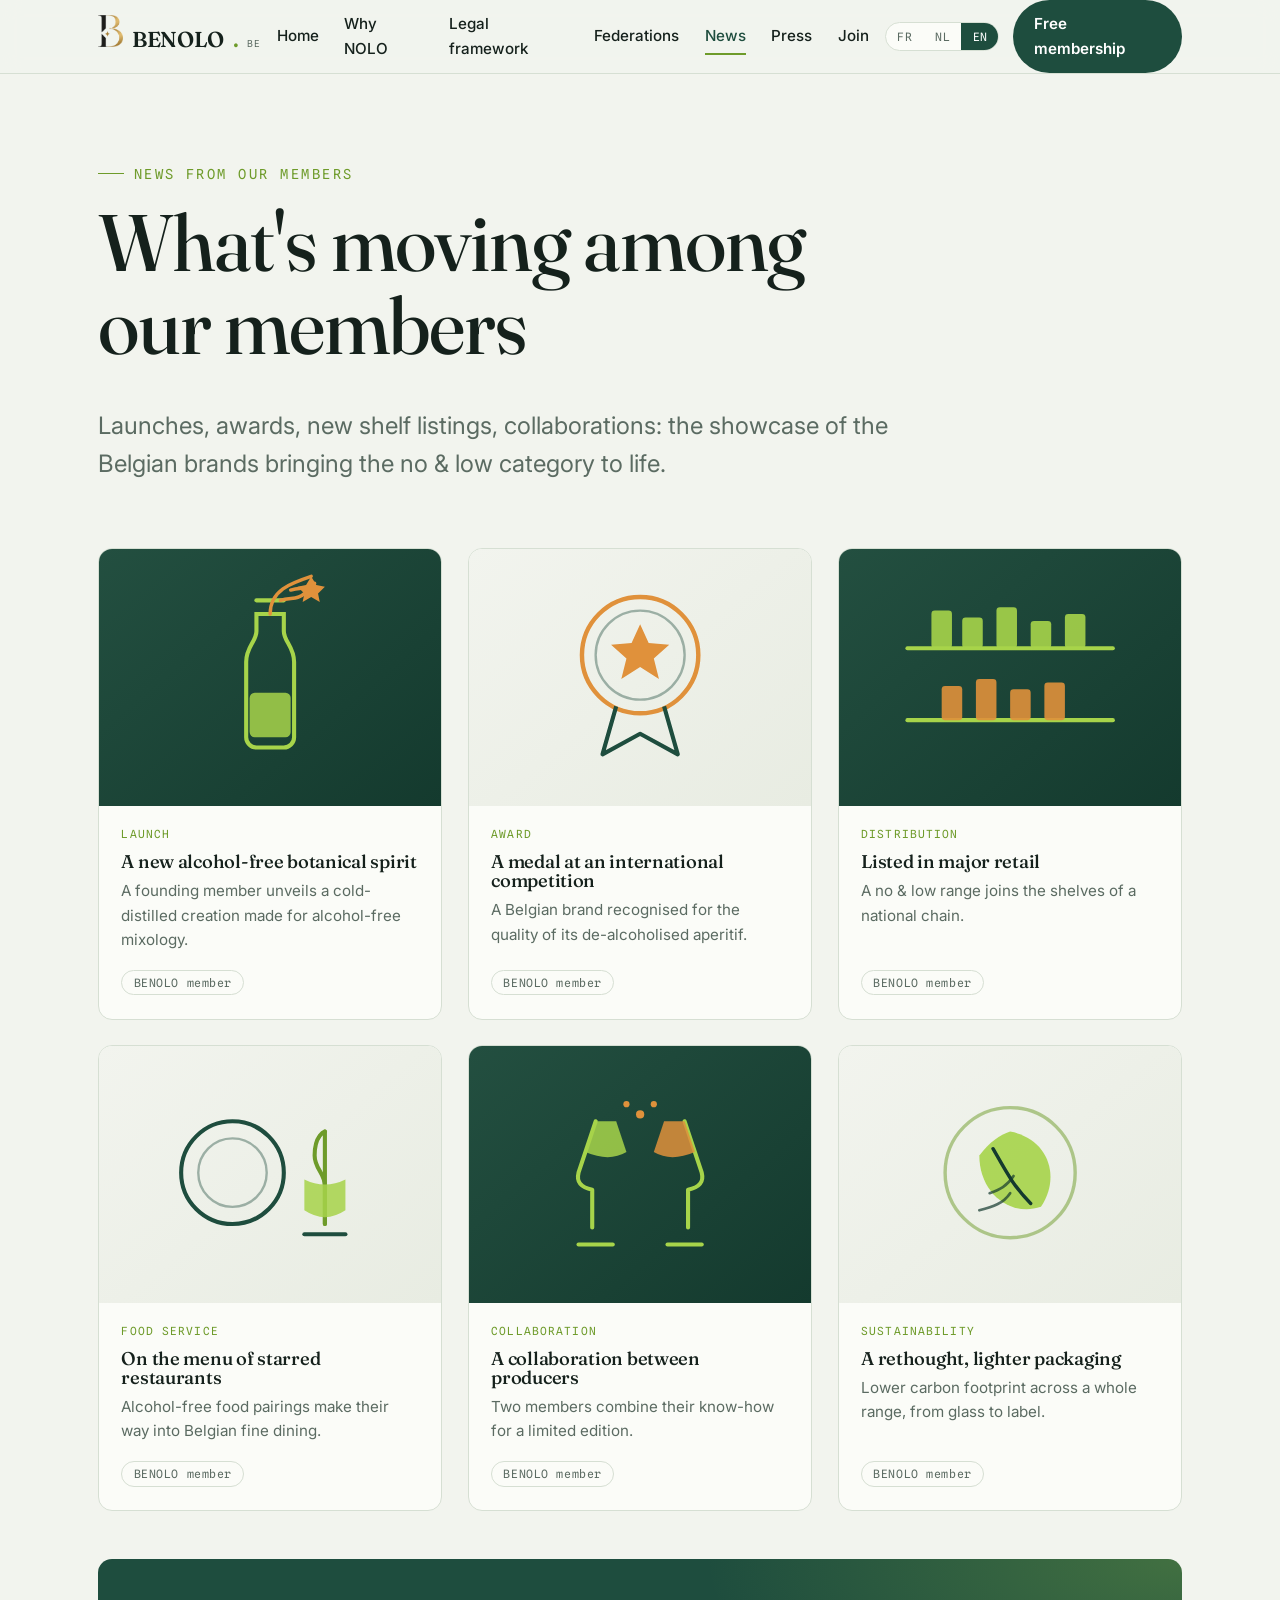
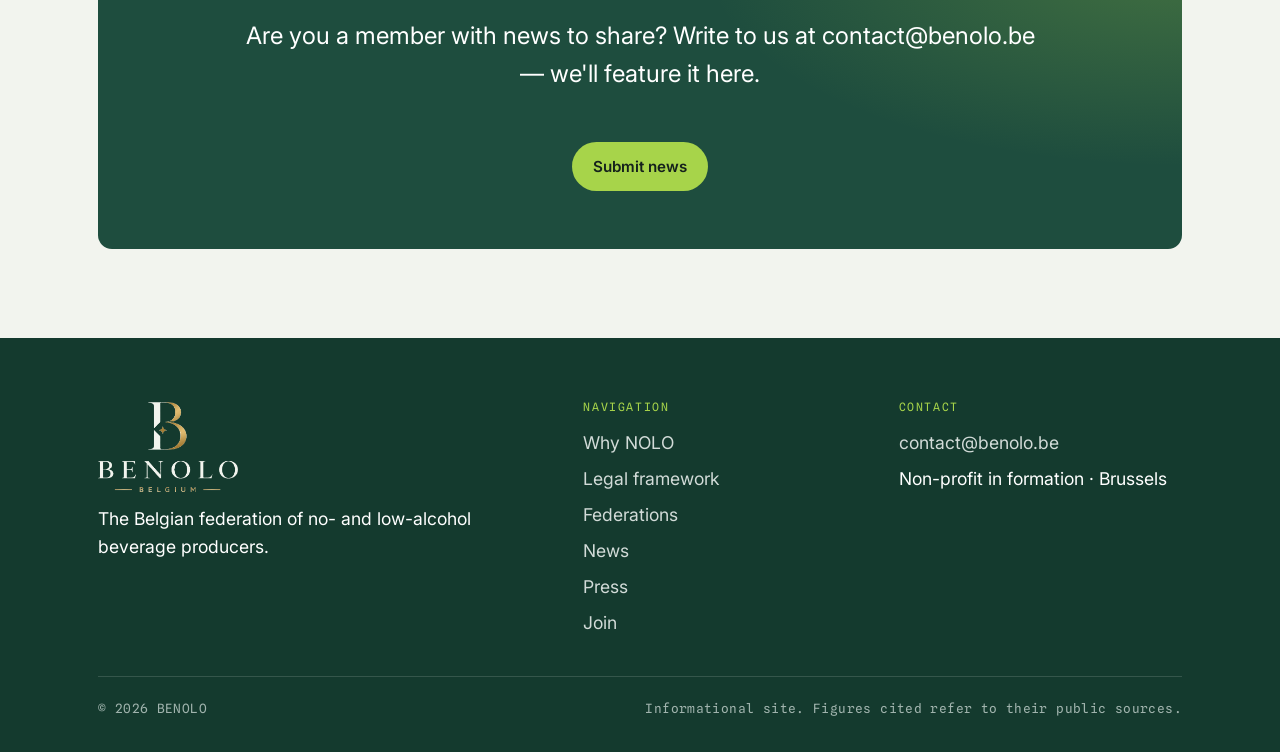
==== actualites.html @ 41388300 "Add files via upload" ====
<!DOCTYPE html>
<html lang="fr">
<head>
  <meta charset="UTF-8">
  <meta name="viewport" content="width=device-width, initial-scale=1.0">
  <title>Actualités des membres — BENOLO</title>
  <meta name="description" content="Lancements, distinctions, nouvelles références : les actualités des marques belges membres de BENOLO.">
  <link rel="preconnect" href="https://fonts.googleapis.com">
  <link rel="preconnect" href="https://fonts.gstatic.com" crossorigin>
  <link href="https://fonts.googleapis.com/css2?family=Fraunces:ital,opsz,wght@0,9..144,350..600;1,9..144,350..500&family=Inter:wght@400;500;600;700&family=Spline+Sans+Mono:wght@400;500&display=swap" rel="stylesheet">
  <link rel="icon" type="image/png" href="assets/favicon.png">
  <link rel="stylesheet" href="assets/styles.css">
</head>
<body>
  <header class="site-header">
    <div class="wrap nav">
      <a class="brand" href="index.html"><img class="brand-mark" src="assets/logo-mark.png" alt="">BENOLO<span class="dot">.</span><small>be</small></a>
      <nav class="nav-links" aria-label="Primary">
        <a href="index.html" data-i18n="nav.home"></a>
        <a href="pourquoi.html" data-i18n="nav.why"></a>
        <a href="cadre-legal.html" data-i18n="nav.legal"></a>
        <a href="federations.html" data-i18n="nav.fed"></a>
        <a href="actualites.html" data-i18n="nav.news"></a>
        <a href="presse.html" data-i18n="nav.press"></a>
        <a href="inscription.html" data-i18n="nav.join"></a>
      </nav>
      <div class="nav-right">
        <div class="lang" role="group" aria-label="Language">
          <button data-lang="fr">FR</button>
          <button data-lang="nl">NL</button>
          <button data-lang="en">EN</button>
        </div>
        <a class="btn btn-primary" href="inscription.html" data-i18n="nav.cta"></a>
        <button class="burger" aria-label="Menu" aria-expanded="false"><span></span><span></span><span></span></button>
      </div>
    </div>
  </header>

  <section class="page-hero">
    <div class="wrap">
      <span class="eyebrow" data-i18n="news.eyebrow"></span>
      <h1 data-i18n="news.title"></h1>
      <p class="lede" data-i18n="news.lede"></p>
    </div>
  </section>

  <section style="padding-top:0;">
    <div class="wrap">
      <div class="news-grid">

        <!-- 1 — launch: bottle + sprig -->
        <article class="news-card">
          <div class="news-thumb" style="background:linear-gradient(140deg,#234f40,#143a2e);">
            <svg viewBox="0 0 200 150" role="img" aria-hidden="true">
              <g fill="none" stroke="#A7D44A" stroke-width="2.4" stroke-linecap="round">
                <path d="M92 38 h16 v10 c0 6 6 9 6 18 v44 a6 6 0 0 1-6 6 h-16 a6 6 0 0 1-6-6 v-44 c0-9 6-12 6-18 z"/>
                <line x1="92" y1="30" x2="108" y2="30"/>
              </g>
              <rect x="88" y="84" width="24" height="26" rx="3" fill="#A7D44A" opacity="0.85"/>
              <g stroke="#E0913B" stroke-width="2" fill="none" stroke-linecap="round">
                <path d="M100 38 C100 24 112 20 124 16"/>
                <path d="M112 24 c6-2 10 0 14-4"/><path d="M106 30 c6-2 10 0 14-4"/>
              </g>
              <path d="M124 16 l3 5 5 1 -4 4 1 5 -5-3 -5 3 1-5 -4-4 5-1z" fill="#E0913B"/>
            </svg>
          </div>
          <div class="news-body">
            <span class="news-meta" data-i18n="news.n1_meta"></span>
            <h3 data-i18n="news.n1_h"></h3>
            <p data-i18n="news.n1_p"></p>
            <span class="news-tag"><span class="tag-chip" data-i18n="news.tag"></span></span>
          </div>
        </article>

        <!-- 2 — award: star medal -->
        <article class="news-card">
          <div class="news-thumb" style="background:linear-gradient(140deg,#f2f4ee,#e8ece2);">
            <svg viewBox="0 0 200 150" role="img" aria-hidden="true">
              <circle cx="100" cy="62" r="34" fill="none" stroke="#E0913B" stroke-width="2.6"/>
              <circle cx="100" cy="62" r="26" fill="none" stroke="#1E4D3E" stroke-width="1.4" opacity=".4"/>
              <path d="M100 44 l5 11 12 1 -9 8 3 12 -11-7 -11 7 3-12 -9-8 12-1z" fill="#E0913B"/>
              <path d="M86 92 l-8 28 22-12 22 12 -8-28" fill="none" stroke="#1E4D3E" stroke-width="2.4" stroke-linejoin="round"/>
            </svg>
          </div>
          <div class="news-body">
            <span class="news-meta" data-i18n="news.n2_meta"></span>
            <h3 data-i18n="news.n2_h"></h3>
            <p data-i18n="news.n2_p"></p>
            <span class="news-tag"><span class="tag-chip" data-i18n="news.tag"></span></span>
          </div>
        </article>

        <!-- 3 — distribution: shelf -->
        <article class="news-card">
          <div class="news-thumb" style="background:linear-gradient(140deg,#234f40,#143a2e);">
            <svg viewBox="0 0 200 150" role="img" aria-hidden="true">
              <g stroke="#A7D44A" stroke-width="2.4" fill="none" stroke-linecap="round">
                <line x1="40" y1="58" x2="160" y2="58"/><line x1="40" y1="100" x2="160" y2="100"/>
              </g>
              <g fill="#A7D44A" opacity=".9">
                <rect x="54" y="36" width="12" height="22" rx="2"/><rect x="72" y="40" width="12" height="18" rx="2"/>
                <rect x="92" y="34" width="12" height="24" rx="2"/><rect x="112" y="42" width="12" height="16" rx="2"/><rect x="132" y="38" width="12" height="20" rx="2"/>
              </g>
              <g fill="#E0913B" opacity=".9">
                <rect x="60" y="80" width="12" height="20" rx="2"/><rect x="80" y="76" width="12" height="24" rx="2"/>
                <rect x="100" y="82" width="12" height="18" rx="2"/><rect x="120" y="78" width="12" height="22" rx="2"/>
              </g>
            </svg>
          </div>
          <div class="news-body">
            <span class="news-meta" data-i18n="news.n3_meta"></span>
            <h3 data-i18n="news.n3_h"></h3>
            <p data-i18n="news.n3_p"></p>
            <span class="news-tag"><span class="tag-chip" data-i18n="news.tag"></span></span>
          </div>
        </article>

        <!-- 4 — food service: plate + glass -->
        <article class="news-card">
          <div class="news-thumb" style="background:linear-gradient(140deg,#f2f4ee,#e8ece2);">
            <svg viewBox="0 0 200 150" role="img" aria-hidden="true">
              <circle cx="78" cy="74" r="30" fill="none" stroke="#1E4D3E" stroke-width="2.4"/>
              <circle cx="78" cy="74" r="20" fill="none" stroke="#1E4D3E" stroke-width="1.4" opacity=".4"/>
              <path d="M132 50 c0 0-6 2-6 14 0 8 6 10 6 18 v22" fill="none" stroke="#6E9B2A" stroke-width="2.4" stroke-linecap="round"/>
              <path d="M132 50 v54" stroke="#6E9B2A" stroke-width="2.4" stroke-linecap="round"/>
              <path d="M120 96 q12 8 24 0 v-18 q-12 6-24 0 z" fill="#A7D44A" opacity=".85"/>
              <line x1="120" y1="110" x2="144" y2="110" stroke="#1E4D3E" stroke-width="2.4" stroke-linecap="round"/>
            </svg>
          </div>
          <div class="news-body">
            <span class="news-meta" data-i18n="news.n4_meta"></span>
            <h3 data-i18n="news.n4_h"></h3>
            <p data-i18n="news.n4_p"></p>
            <span class="news-tag"><span class="tag-chip" data-i18n="news.tag"></span></span>
          </div>
        </article>

        <!-- 5 — collaboration: two glasses -->
        <article class="news-card">
          <div class="news-thumb" style="background:linear-gradient(140deg,#234f40,#143a2e);">
            <svg viewBox="0 0 200 150" role="img" aria-hidden="true">
              <g fill="none" stroke="#A7D44A" stroke-width="2.4" stroke-linecap="round" stroke-linejoin="round">
                <path d="M74 44 l-10 30 q-2 8 8 10 v22"/><path d="M64 116 h20"/>
                <path d="M126 44 l10 30 q2 8 -8 10 v22"/><path d="M116 116 h20"/>
              </g>
              <path d="M74 44 l-6 18 q14 6 24 0 l-6-18 z" fill="#A7D44A" opacity=".85"/>
              <path d="M126 44 l6 18 q-14 6 -24 0 l6-18 z" fill="#E0913B" opacity=".85"/>
              <g fill="#E0913B"><circle cx="100" cy="40" r="2.4"/><circle cx="92" cy="34" r="1.8"/><circle cx="108" cy="34" r="1.8"/></g>
            </svg>
          </div>
          <div class="news-body">
            <span class="news-meta" data-i18n="news.n5_meta"></span>
            <h3 data-i18n="news.n5_h"></h3>
            <p data-i18n="news.n5_p"></p>
            <span class="news-tag"><span class="tag-chip" data-i18n="news.tag"></span></span>
          </div>
        </article>

        <!-- 6 — sustainability: leaf -->
        <article class="news-card">
          <div class="news-thumb" style="background:linear-gradient(140deg,#f2f4ee,#e8ece2);">
            <svg viewBox="0 0 200 150" role="img" aria-hidden="true">
              <circle cx="100" cy="74" r="38" fill="none" stroke="#6E9B2A" stroke-width="2" opacity=".5"/>
              <path d="M100 50 c22 4 30 26 18 44 -18 6 -36-8 -36-30 6-8 12-12 18-14z" fill="#A7D44A" opacity=".9"/>
              <path d="M90 60 c8 14 12 22 22 32" fill="none" stroke="#143a2e" stroke-width="2" stroke-linecap="round"/>
              <path d="M82 96 c8-2 14-4 18-10 M88 86 c6-2 10-4 14-10" fill="none" stroke="#143a2e" stroke-width="1.6" stroke-linecap="round" opacity=".7"/>
            </svg>
          </div>
          <div class="news-body">
            <span class="news-meta" data-i18n="news.n6_meta"></span>
            <h3 data-i18n="news.n6_h"></h3>
            <p data-i18n="news.n6_p"></p>
            <span class="news-tag"><span class="tag-chip" data-i18n="news.tag"></span></span>
          </div>
        </article>

      </div>

      <div class="cta-band" style="margin-top:3rem;">
        <p style="color:#fff;font-size:var(--step-1);max-width:54ch;margin-inline:auto;" data-i18n="news.note"></p>
        <a class="btn btn-zest" href="mailto:contact@benolo.be" data-i18n="news.submit"></a>
      </div>
    </div>
  </section>

  <footer class="site-footer">
    <div class="wrap">
      <div class="foot-grid">
        <div>
          <img class="foot-logo" src="assets/logo-foot.png" alt="BENOLO Belgium">
          <p data-i18n="foot.tagline" style="max-width:38ch;margin-top:.8rem;"></p>
        </div>
        <div class="foot-col">
          <h4 data-i18n="foot.nav"></h4>
          <ul>
            <li><a href="pourquoi.html" data-i18n="nav.why"></a></li>
            <li><a href="cadre-legal.html" data-i18n="nav.legal"></a></li>
            <li><a href="federations.html" data-i18n="nav.fed"></a></li>
            <li><a href="actualites.html" data-i18n="nav.news"></a></li>
            <li><a href="presse.html" data-i18n="nav.press"></a></li>
            <li><a href="inscription.html" data-i18n="nav.join"></a></li>
          </ul>
        </div>
        <div class="foot-col">
          <h4 data-i18n="foot.contact"></h4>
          <ul>
            <li><a href="mailto:contact@benolo.be">contact@benolo.be</a></li>
            <li data-i18n="foot.rights"></li>
          </ul>
        </div>
      </div>
      <div class="foot-bottom">
        <span>© 2026 BENOLO</span>
        <span data-i18n="foot.note"></span>
      </div>
    </div>
  </footer>

  <script src="assets/i18n.js"></script>
  <script src="assets/main.js"></script>
</body>
</html>
---- assets/styles.css ----
/* ============================================================
   BENOLO — Belgian No & Low Federation
   Design system
   ------------------------------------------------------------
   Direction: "clear-headed". A cool mineral light, deep botanical
   spruce as the institutional voice, a fresh zest accent for the
   energy of a young category, warm amber as a human counterweight.
   The signature: the hero defogs on load — the NOLO promise made
   visible.
   ============================================================ */

:root {
  /* Palette */
  --ink:      #15211C;   /* near-black spruce — text */
  --spruce:   #1E4D3E;   /* primary brand green */
  --spruce-d: #143A2E;   /* deeper green for footers / blocks */
  --zest:     #A7D44A;   /* botanical zest accent */
  --zest-d:   #6E9B2A;   /* zest, legible on light */
  --amber:    #E0913B;   /* warm secondary accent */
  --paper:    #F2F4EE;   /* cool mineral background */
  --paper-2:  #E8ECE2;   /* slightly deeper panel */
  --mist:     #D6DfD3;   /* sage divider / card border */
  --cloud:    #FBFCF8;   /* near-white card surface */
  --muted:    #5B6B62;   /* muted text */

  /* Type */
  --display: "Fraunces", Georgia, "Times New Roman", serif;
  --body:    "Inter", system-ui, -apple-system, sans-serif;
  --mono:    "Spline Sans Mono", ui-monospace, "SFMono-Regular", monospace;

  /* Scale */
  --step--1: clamp(0.78rem, 0.74rem + 0.2vw, 0.86rem);
  --step-0:  clamp(1rem, 0.96rem + 0.2vw, 1.1rem);
  --step-1:  clamp(1.25rem, 1.15rem + 0.5vw, 1.5rem);
  --step-2:  clamp(1.6rem, 1.4rem + 1vw, 2.15rem);
  --step-3:  clamp(2.1rem, 1.7rem + 2vw, 3.2rem);
  --step-4:  clamp(2.8rem, 2rem + 4vw, 5rem);
  --step-5:  clamp(3.6rem, 2.2rem + 6.5vw, 7rem);

  --maxw: 1180px;
  --gutter: clamp(1.2rem, 4vw, 3rem);
  --radius: 14px;
  --radius-s: 8px;
}

* { box-sizing: border-box; }

html { scroll-behavior: smooth; }
@media (prefers-reduced-motion: reduce) { html { scroll-behavior: auto; } }

body {
  margin: 0;
  font-family: var(--body);
  font-size: var(--step-0);
  line-height: 1.6;
  color: var(--ink);
  background: var(--paper);
  -webkit-font-smoothing: antialiased;
  text-rendering: optimizeLegibility;
}

h1, h2, h3, h4 {
  font-family: var(--display);
  font-weight: 460;
  line-height: 1.04;
  letter-spacing: -0.015em;
  margin: 0 0 0.5em;
  font-optical-sizing: auto;
}
h1 { font-size: var(--step-4); }
h2 { font-size: var(--step-3); }
h3 { font-size: var(--step-1); font-weight: 500; }

p { margin: 0 0 1.1em; }
a { color: var(--spruce); text-decoration-thickness: 1px; text-underline-offset: 3px; }
a:hover { color: var(--zest-d); }

img { max-width: 100%; display: block; }

.wrap { width: 100%; max-width: var(--maxw); margin-inline: auto; padding-inline: var(--gutter); }

.eyebrow {
  font-family: var(--mono);
  font-size: var(--step--1);
  letter-spacing: 0.18em;
  text-transform: uppercase;
  color: var(--zest-d);
  margin: 0 0 1rem;
  display: inline-flex;
  align-items: center;
  gap: 0.6rem;
}
.eyebrow::before {
  content: "";
  width: 26px; height: 1px;
  background: var(--zest-d);
  display: inline-block;
}

section { padding-block: clamp(3.2rem, 7vw, 6rem); }

/* ---------- Header / nav ---------- */
.site-header {
  position: sticky; top: 0; z-index: 60;
  background: color-mix(in srgb, var(--paper) 86%, transparent);
  backdrop-filter: blur(10px);
  border-bottom: 1px solid var(--mist);
}
.nav {
  display: flex; align-items: center; justify-content: space-between;
  gap: 1rem; min-height: 68px;
}
.brand {
  font-family: var(--display);
  font-weight: 600;
  font-size: 1.35rem;
  letter-spacing: -0.02em;
  color: var(--ink);
  text-decoration: none;
  display: inline-flex; align-items: baseline; gap: 0.45rem;
}
.brand .dot { color: var(--zest-d); }
.brand small {
  font-family: var(--mono);
  font-size: 0.6rem; letter-spacing: 0.16em;
  text-transform: uppercase; color: var(--muted);
  font-weight: 400;
}
.nav-links { display: flex; align-items: center; gap: clamp(0.8rem, 2vw, 1.7rem); }
.nav-links a {
  text-decoration: none; color: var(--ink);
  font-size: 0.95rem; font-weight: 500;
  padding: 0.3rem 0; position: relative;
}
.nav-links a::after {
  content:""; position:absolute; left:0; bottom:-2px; height:2px; width:0;
  background: var(--zest-d); transition: width .25s ease;
}
.nav-links a:hover::after, .nav-links a[aria-current="page"]::after { width: 100%; }
.nav-links a[aria-current="page"] { color: var(--spruce); }

.nav-right { display: flex; align-items: center; gap: 0.9rem; }

/* language switcher */
.lang {
  display: inline-flex; border: 1px solid var(--mist);
  border-radius: 999px; overflow: hidden; background: var(--cloud);
}
.lang button {
  border: 0; background: transparent; cursor: pointer;
  font-family: var(--mono); font-size: 0.72rem; letter-spacing: 0.06em;
  text-transform: uppercase; color: var(--muted);
  padding: 0.42rem 0.7rem; transition: background .2s, color .2s;
}
.lang button[aria-pressed="true"] { background: var(--spruce); color: #fff; }
.lang button:hover:not([aria-pressed="true"]) { color: var(--ink); }

.btn {
  display: inline-flex; align-items: center; gap: 0.5rem;
  font-weight: 600; font-size: 0.95rem;
  padding: 0.7rem 1.25rem; border-radius: 999px;
  text-decoration: none; cursor: pointer; border: 1.5px solid transparent;
  transition: transform .15s ease, background .2s, color .2s, border-color .2s;
}
.btn-primary { background: var(--spruce); color: #fff; }
.btn-primary:hover { background: var(--ink); color: #fff; transform: translateY(-1px); }
.btn-ghost { border-color: var(--spruce); color: var(--spruce); }
.btn-ghost:hover { background: var(--spruce); color: #fff; }
.btn-zest { background: var(--zest); color: var(--ink); }
.btn-zest:hover { background: var(--zest-d); color: #fff; transform: translateY(-1px); }

/* burger */
.burger { display: none; background: none; border: 0; cursor: pointer; padding: 0.4rem; }
.burger span { display:block; width:22px; height:2px; background: var(--ink); margin: 4px 0; transition: .25s; }

/* ---------- Hero (signature: defog on load) ---------- */
.hero {
  position: relative; overflow: hidden;
  padding-block: clamp(3.5rem, 9vw, 7rem);
  background:
    radial-gradient(120% 90% at 85% 0%, color-mix(in srgb, var(--zest) 22%, transparent), transparent 55%),
    radial-gradient(90% 120% at 5% 100%, color-mix(in srgb, var(--spruce) 16%, transparent), transparent 50%),
    var(--paper);
}
.hero-grid { display: grid; grid-template-columns: 1.15fr 0.85fr; gap: clamp(2rem, 5vw, 4rem); align-items: center; }
.hero h1 { font-size: var(--step-5); font-weight: 420; }
.hero h1 em { font-style: italic; color: var(--spruce); }
.hero .lede { font-size: var(--step-1); color: var(--ink); max-width: 40ch; margin-top: 1.2rem; }
.hero-cta { display: flex; flex-wrap: wrap; gap: 0.8rem; margin-top: 1.8rem; }

.defog { animation: defog 1.2s ease-out both; }
@keyframes defog {
  from { filter: blur(14px); opacity: 0; transform: translateY(8px); }
  to   { filter: blur(0); opacity: 1; transform: none; }
}
@media (prefers-reduced-motion: reduce) {
  .defog { animation: none; filter: none; opacity: 1; transform: none; }
}

/* hero side card — a "0.0" emblem */
.zero-card {
  background: var(--spruce); color: #fff; border-radius: var(--radius);
  padding: clamp(1.5rem, 3vw, 2.2rem); position: relative; overflow: hidden;
  box-shadow: 0 30px 60px -30px rgba(20,40,32,.55);
}
.zero-card .big {
  font-family: var(--display); font-size: clamp(4.5rem, 12vw, 7rem);
  line-height: 0.9; font-weight: 350; letter-spacing: -0.03em;
}
.zero-card .big span { color: var(--zest); }
.zero-card p { color: color-mix(in srgb, #fff 82%, var(--spruce)); margin: 0.6rem 0 0; }
.zero-card .tag {
  font-family: var(--mono); font-size: 0.7rem; letter-spacing: 0.16em;
  text-transform: uppercase; color: var(--zest); margin-bottom: 0.8rem; display:block;
}

/* ---------- Generic blocks ---------- */
.lede-block { max-width: 62ch; }
.lede-block p { font-size: var(--step-1); color: var(--muted); }

.section-head { max-width: 56ch; margin-bottom: 2.6rem; }
.section-head.center { margin-inline: auto; text-align: center; }

.grid { display: grid; gap: 1.4rem; }
.grid-3 { grid-template-columns: repeat(3, 1fr); }
.grid-2 { grid-template-columns: repeat(2, 1fr); }
.grid-4 { grid-template-columns: repeat(4, 1fr); }

.card {
  background: var(--cloud); border: 1px solid var(--mist);
  border-radius: var(--radius); padding: clamp(1.3rem, 2.4vw, 1.8rem);
  transition: transform .2s ease, box-shadow .2s ease, border-color .2s;
}
.card:hover { transform: translateY(-3px); box-shadow: 0 18px 40px -24px rgba(20,40,32,.4); border-color: var(--zest); }
.card .num {
  font-family: var(--mono); font-size: 0.72rem; letter-spacing: 0.14em;
  color: var(--zest-d); display:block; margin-bottom: 0.9rem;
}
.card h3 { margin-bottom: 0.4rem; }
.card p { margin: 0; color: var(--muted); font-size: 0.98rem; }

/* pillars (mission) */
.pillar { display: flex; gap: 1rem; padding: 1.4rem 0; border-top: 1px solid var(--mist); }
.pillar:last-child { border-bottom: 1px solid var(--mist); }
.pillar .k { font-family: var(--mono); color: var(--zest-d); font-size: 0.8rem; min-width: 3ch; padding-top: 0.35rem; }
.pillar h3 { margin-bottom: 0.3rem; }
.pillar p { margin: 0; color: var(--muted); }

/* big data figures */
.stat-band { background: var(--spruce-d); color: #fff; }
.stat-band .eyebrow { color: var(--zest); }
.stat-band .eyebrow::before { background: var(--zest); }
.stat-grid { display: grid; grid-template-columns: repeat(3, 1fr); gap: clamp(1.4rem, 4vw, 3rem); }
.stat .fig {
  font-family: var(--display); font-weight: 380;
  font-size: clamp(2.6rem, 6vw, 4rem); line-height: 1; letter-spacing: -0.02em;
  color: #fff;
}
.stat .fig .u { color: var(--zest); }
.stat .lab { color: color-mix(in srgb, #fff 75%, var(--spruce)); margin-top: 0.7rem; font-size: 0.98rem; max-width: 32ch; }
.stat .src { font-family: var(--mono); font-size: 0.66rem; letter-spacing: 0.08em; color: color-mix(in srgb, #fff 50%, var(--spruce)); margin-top: 0.5rem; text-transform: uppercase; }

/* callout / quote */
.callout {
  border-left: 3px solid var(--zest); padding: 0.4rem 0 0.4rem 1.4rem;
  font-family: var(--display); font-size: var(--step-2); font-weight: 380;
  color: var(--ink); max-width: 24ch;
}
.callout.full { max-width: 30ch; }

/* split */
.split { display: grid; grid-template-columns: 1fr 1fr; gap: clamp(2rem, 5vw, 4rem); align-items: start; }
.split.center { align-items: center; }

/* list checks */
.checks { list-style: none; padding: 0; margin: 0; }
.checks li { position: relative; padding-left: 1.9rem; margin-bottom: 0.9rem; color: var(--ink); }
.checks li::before {
  content: ""; position: absolute; left: 0; top: 0.45em;
  width: 11px; height: 11px; border-radius: 3px;
  background: var(--zest); box-shadow: 0 0 0 4px color-mix(in srgb, var(--zest) 28%, transparent);
}

/* tag row */
.tags { display: flex; flex-wrap: wrap; gap: 0.55rem; margin-top: 0.4rem; }
.tag-chip {
  font-family: var(--mono); font-size: 0.72rem; letter-spacing: 0.05em;
  border: 1px solid var(--mist); border-radius: 999px; padding: 0.3rem 0.7rem;
  color: var(--muted); background: var(--cloud);
}

/* federation cards */
.fed { display: grid; grid-template-columns: auto 1fr; gap: 1.2rem; align-items: start; }
.fed .flag {
  font-family: var(--mono); font-size: 0.7rem; letter-spacing: 0.12em; text-transform: uppercase;
  background: var(--spruce); color: #fff; border-radius: var(--radius-s);
  padding: 0.5rem 0.6rem; min-width: 3.4rem; text-align: center;
}
.fed h3 { margin-bottom: 0.2rem; }
.fed .role { font-family: var(--mono); font-size: 0.72rem; letter-spacing: 0.06em; color: var(--zest-d); text-transform: uppercase; }
.fed p { margin: 0.5rem 0 0; color: var(--muted); font-size: 0.97rem; }
.fed a { font-size: 0.9rem; }

/* CTA band */
.cta-band {
  background:
    radial-gradient(80% 130% at 100% 0%, color-mix(in srgb, var(--zest) 26%, transparent), transparent 55%),
    var(--spruce);
  color: #fff; border-radius: var(--radius);
  padding: clamp(2.2rem, 5vw, 3.6rem); text-align: center;
}
.cta-band h2 { color: #fff; }
.cta-band p { color: color-mix(in srgb, #fff 82%, var(--spruce)); max-width: 50ch; margin-inline: auto; }
.cta-band .btn-zest { margin-top: 1.4rem; }

/* page hero (interior) */
.page-hero { padding-block: clamp(3rem, 7vw, 5rem) clamp(1.5rem, 3vw, 2.5rem); }
.page-hero h1 { font-size: var(--step-4); max-width: 16ch; }
.page-hero .lede { font-size: var(--step-1); color: var(--muted); max-width: 56ch; margin-top: 1rem; }

/* ---------- Form ---------- */
.form-card {
  background: var(--cloud); border: 1px solid var(--mist);
  border-radius: var(--radius); padding: clamp(1.6rem, 4vw, 2.8rem);
}
.field { margin-bottom: 1.3rem; }
.field label {
  display: block; font-weight: 600; font-size: 0.92rem; margin-bottom: 0.4rem;
}
.field .hint { font-weight: 400; color: var(--muted); font-size: 0.82rem; }
.field input, .field select, .field textarea {
  width: 100%; font-family: var(--body); font-size: 1rem;
  padding: 0.75rem 0.9rem; border: 1px solid var(--mist);
  border-radius: var(--radius-s); background: var(--paper);
  color: var(--ink); transition: border-color .2s, box-shadow .2s;
}
.field input:focus, .field select:focus, .field textarea:focus {
  outline: none; border-color: var(--spruce);
  box-shadow: 0 0 0 3px color-mix(in srgb, var(--spruce) 18%, transparent);
}
.field textarea { min-height: 120px; resize: vertical; }
.field-row { display: grid; grid-template-columns: 1fr 1fr; gap: 1rem; }
.check-row { display: flex; gap: 0.6rem; align-items: flex-start; }
.check-row input { width: auto; margin-top: 0.3rem; }
.check-row label { font-weight: 400; font-size: 0.9rem; color: var(--muted); }
.form-note {
  font-family: var(--mono); font-size: 0.72rem; letter-spacing: 0.04em;
  color: var(--muted); margin-top: 1rem;
}
.form-success {
  display: none; background: color-mix(in srgb, var(--zest) 20%, var(--cloud));
  border: 1px solid var(--zest-d); border-radius: var(--radius);
  padding: 1.4rem 1.6rem; color: var(--ink); margin-bottom: 1.4rem;
}
.form-success.show { display: block; animation: defog .6s ease both; }

/* free badge */
.free-badge {
  display: inline-flex; align-items: center; gap: 0.5rem;
  background: color-mix(in srgb, var(--zest) 28%, var(--paper));
  border: 1px solid var(--zest-d); color: var(--zest-d);
  font-family: var(--mono); font-size: 0.74rem; letter-spacing: 0.1em;
  text-transform: uppercase; padding: 0.4rem 0.85rem; border-radius: 999px;
}

/* steps */
.steps { counter-reset: s; display: grid; gap: 1.1rem; }
.step { display: grid; grid-template-columns: auto 1fr; gap: 1rem; align-items: start; }
.step .n {
  font-family: var(--display); font-size: 1.6rem; color: var(--zest-d);
  line-height: 1; min-width: 2ch;
}
.step h3 { margin-bottom: 0.2rem; font-size: 1.1rem; }
.step p { margin: 0; color: var(--muted); font-size: 0.95rem; }

/* ---------- Footer ---------- */
.site-footer { background: var(--spruce-d); color: #fff; padding-block: clamp(2.6rem, 5vw, 4rem) 2rem; }
.foot-grid { display: grid; grid-template-columns: 1.6fr 1fr 1fr; gap: 2rem; }
.site-footer a { color: color-mix(in srgb, #fff 80%, var(--spruce)); text-decoration: none; }
.site-footer a:hover { color: var(--zest); }
.foot-brand { font-family: var(--display); font-size: 1.5rem; }
.foot-brand .dot { color: var(--zest); }
.foot-col h4 { font-family: var(--mono); font-size: 0.72rem; letter-spacing: 0.14em; text-transform: uppercase; color: var(--zest); margin-bottom: 0.9rem; font-weight: 400; }
.foot-col ul { list-style: none; padding: 0; margin: 0; display: grid; gap: 0.5rem; }
.foot-bottom {
  margin-top: 2.4rem; padding-top: 1.4rem; border-top: 1px solid color-mix(in srgb, #fff 14%, var(--spruce-d));
  display: flex; flex-wrap: wrap; justify-content: space-between; gap: 0.6rem;
  font-size: 0.8rem; color: color-mix(in srgb, #fff 58%, var(--spruce));
  font-family: var(--mono); letter-spacing: 0.03em;
}

/* prose */
.prose { max-width: 70ch; }
.prose h2 { margin-top: 2.4rem; font-size: var(--step-2); }
.prose h3 { margin-top: 1.8rem; }
.prose ul { padding-left: 1.2rem; }
.prose li { margin-bottom: 0.5rem; }
.prose .ref { font-size: 0.85rem; color: var(--muted); }

.divider { height: 1px; background: var(--mist); border: 0; margin: 0; }

/* utilities */
.mt-0 { margin-top: 0; }
.center { text-align: center; }
.muted { color: var(--muted); }
[hidden] { display: none !important; }

/* ---------- Responsive ---------- */
@media (max-width: 900px) {
  .hero-grid { grid-template-columns: 1fr; }
  .grid-3, .grid-4 { grid-template-columns: 1fr 1fr; }
  .stat-grid { grid-template-columns: 1fr; gap: 2rem; }
  .split, .foot-grid { grid-template-columns: 1fr; }
  .nav-links {
    position: fixed; inset: 68px 0 auto 0; flex-direction: column; align-items: flex-start;
    background: var(--paper); border-bottom: 1px solid var(--mist);
    padding: 1.2rem var(--gutter); gap: 1rem; transform: translateY(-120%);
    transition: transform .3s ease; box-shadow: 0 20px 40px -20px rgba(20,40,32,.3);
  }
  .nav-links.open { transform: translateY(0); }
  .burger { display: block; }
}
@media (max-width: 560px) {
  .grid-3, .grid-4, .grid-2, .field-row { grid-template-columns: 1fr; }
  .hero h1 { font-size: var(--step-4); }
  .nav-right .btn { display: none; }
}

/* ============================================================
   Logo, member news, press, botanical visuals  (added)
   ============================================================ */
.brand { gap: 0.55rem; }
.brand-mark { height: 32px; width: auto; display: inline-block; }
.foot-logo { height: 90px; width: auto; margin-bottom: 0.4rem; }

/* botanical hero accent */
.sprig-accent { position:absolute; right:-20px; bottom:-30px; width:240px; color:var(--spruce); opacity:.10; pointer-events:none; }
.zero-card { z-index:1; }

/* member news */
.news-grid { display:grid; grid-template-columns:repeat(3,1fr); gap:1.6rem; }
.news-card { background:var(--cloud); border:1px solid var(--mist); border-radius:var(--radius); overflow:hidden; display:flex; flex-direction:column; transition:transform .2s, box-shadow .2s, border-color .2s; }
.news-card:hover { transform:translateY(-3px); box-shadow:0 18px 40px -24px rgba(20,40,32,.4); border-color:var(--zest); }
.news-thumb { aspect-ratio:4/3; display:block; position:relative; }
.news-thumb svg { width:100%; height:100%; display:block; }
.news-body { padding:1.25rem 1.4rem 1.5rem; display:flex; flex-direction:column; gap:.5rem; flex:1; }
.news-meta { font-family:var(--mono); font-size:.7rem; letter-spacing:.1em; text-transform:uppercase; color:var(--zest-d); }
.news-card h3 { font-size:1.15rem; margin:0; }
.news-card p { margin:0; color:var(--muted); font-size:.95rem; }
.news-tag { margin-top:auto; padding-top:.4rem; }
.news-note { font-family:var(--mono); font-size:.78rem; letter-spacing:.03em; color:var(--muted); }

/* press */
.press-release { background:var(--cloud); border:1px solid var(--mist); border-radius:var(--radius); padding:clamp(1.6rem,4vw,3rem); }
.press-kicker { font-family:var(--mono); font-size:.72rem; letter-spacing:.14em; text-transform:uppercase; color:var(--zest-d); display:block; }
.press-dateline { font-family:var(--mono); font-size:.8rem; color:var(--muted); margin:.5rem 0 1.4rem; }
.press-release h2 { font-size:var(--step-2); max-width:24ch; }
.press-release .lead { font-size:var(--step-1); color:var(--ink); }
.press-quote { border-left:3px solid var(--zest); padding:.4rem 0 .4rem 1.4rem; font-family:var(--display); font-size:var(--step-1); font-style:italic; color:var(--ink); margin:1.6rem 0; }
.press-quote .attr { display:block; font-family:var(--mono); font-style:normal; font-size:.74rem; letter-spacing:.06em; color:var(--zest-d); margin-top:.7rem; text-transform:uppercase; }
.press-boiler { border-top:1px solid var(--mist); margin-top:2rem; padding-top:1.4rem; }
.press-boiler h3 { font-size:1.1rem; }
.press-boiler p { color:var(--muted); font-size:.92rem; }
.press-contact { font-family:var(--mono); font-size:.8rem; color:var(--muted); margin-top:1rem; }
.press-side .card { margin-bottom:1.2rem; }

@media (max-width:900px){ .news-grid{grid-template-columns:1fr 1fr;} }
@media (max-width:560px){ .news-grid{grid-template-columns:1fr;} .sprig-accent{display:none;} }
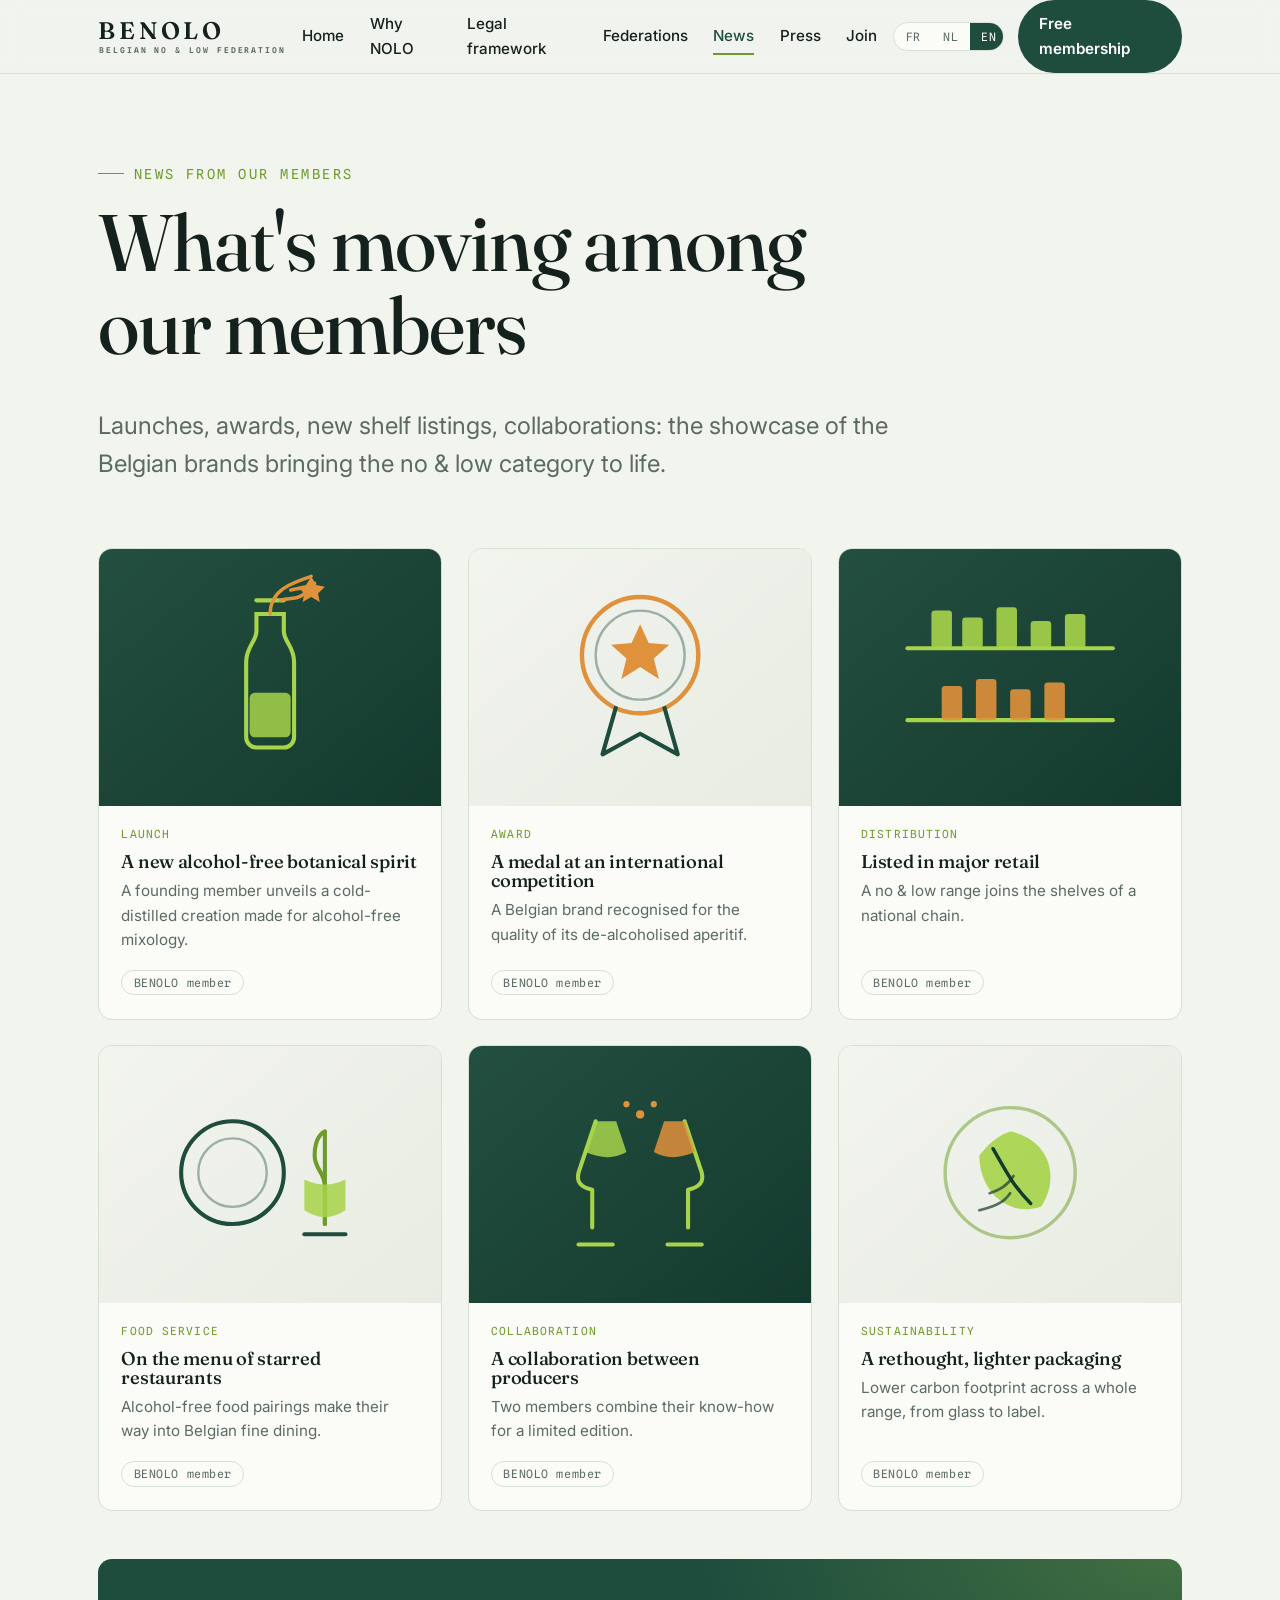
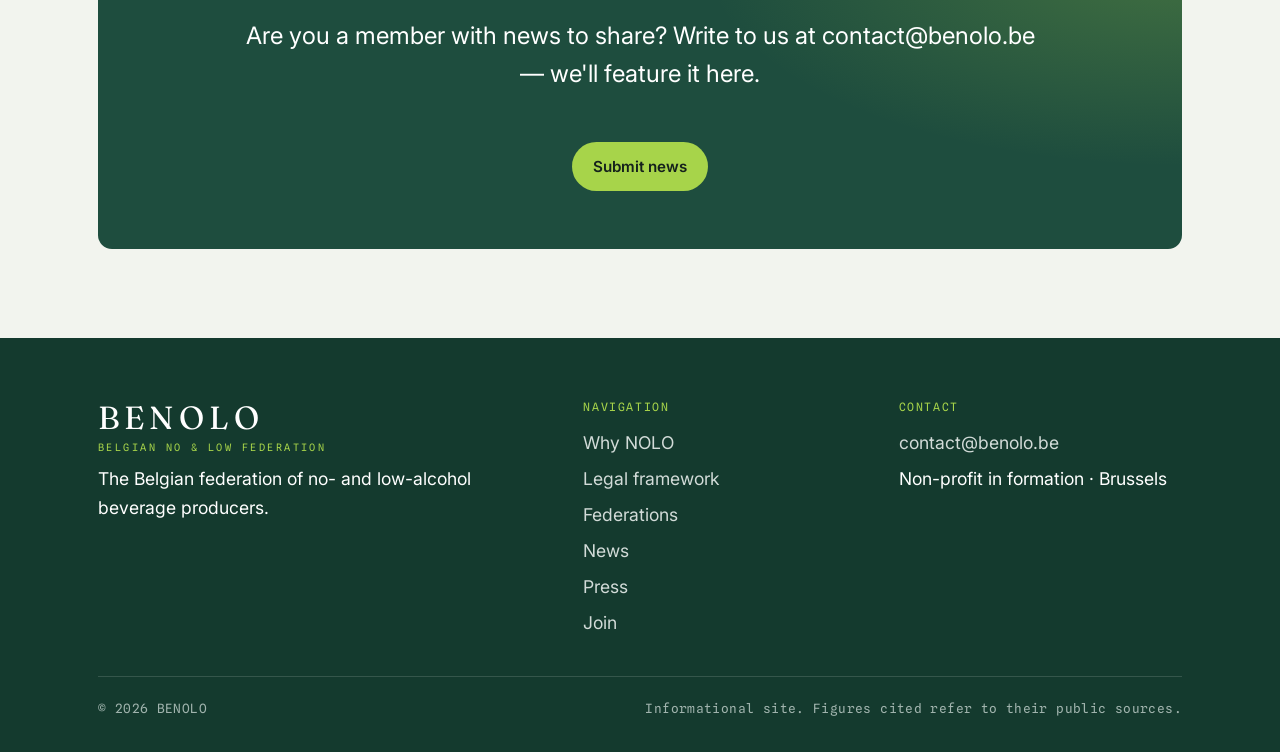
==== commit ec4df431: "Add files via upload" ====
--- a/actualites.html
+++ b/actualites.html
@@ -8,13 +8,13 @@
   <link rel="preconnect" href="https://fonts.googleapis.com">
   <link rel="preconnect" href="https://fonts.gstatic.com" crossorigin>
   <link href="https://fonts.googleapis.com/css2?family=Fraunces:ital,opsz,wght@0,9..144,350..600;1,9..144,350..500&family=Inter:wght@400;500;600;700&family=Spline+Sans+Mono:wght@400;500&display=swap" rel="stylesheet">
-  <link rel="icon" type="image/png" href="assets/favicon.png">
+  <link rel="icon" type="image/svg+xml" href="assets/favicon.svg">
   <link rel="stylesheet" href="assets/styles.css">
 </head>
 <body>
   <header class="site-header">
     <div class="wrap nav">
-      <a class="brand" href="index.html"><img class="brand-mark" src="assets/logo-mark.png" alt="">BENOLO<span class="dot">.</span><small>be</small></a>
+      <a class="brand" href="index.html"><span class="brand-word">BENOLO</span><span class="brand-base">Belgian No <span class="amp">&amp;</span> Low Federation</span></a>
       <nav class="nav-links" aria-label="Primary">
         <a href="index.html" data-i18n="nav.home"></a>
         <a href="pourquoi.html" data-i18n="nav.why"></a>
@@ -187,7 +187,7 @@
     <div class="wrap">
       <div class="foot-grid">
         <div>
-          <img class="foot-logo" src="assets/logo-foot.png" alt="BENOLO Belgium">
+          <div class="foot-brand"><span class="foot-word">BENOLO</span><span class="foot-base">Belgian No <span class="amp">&amp;</span> Low Federation</span></div>
           <p data-i18n="foot.tagline" style="max-width:38ch;margin-top:.8rem;"></p>
         </div>
         <div class="foot-col">
--- a/assets/styles.css
+++ b/assets/styles.css
@@ -429,9 +429,36 @@
 /* ============================================================
    Logo, member news, press, botanical visuals  (added)
    ============================================================ */
-.brand { gap: 0.55rem; }
-.brand-mark { height: 32px; width: auto; display: inline-block; }
-.foot-logo { height: 90px; width: auto; margin-bottom: 0.4rem; }
+/* ============================================================
+   Typographic wordmark + EN baseline  (logo image removed)
+   ============================================================ */
+.brand { flex-direction: column; align-items: flex-start; gap: 3px; letter-spacing: normal; }
+.brand-word {
+  font-family: var(--display); font-weight: 600; font-size: 1.5rem; line-height: 1;
+  letter-spacing: 0.16em; text-transform: uppercase; color: var(--ink);
+}
+.brand-base {
+  font-family: var(--mono); font-size: 0.5rem; line-height: 1;
+  letter-spacing: 0.24em; text-transform: uppercase; color: var(--muted);
+  padding-left: 0.14em; white-space: nowrap;
+}
+.brand-word .amp, .foot-word .amp { color: var(--zest-d); font-weight: 500; }
+
+.foot-brand { display: flex; flex-direction: column; gap: 0.5rem; margin-bottom: 0.4rem; }
+.foot-word {
+  font-family: var(--display); font-size: 2rem; line-height: 1;
+  letter-spacing: 0.16em; text-transform: uppercase; color: #fff;
+}
+.foot-word .amp { color: var(--zest); }
+.foot-base {
+  font-family: var(--mono); font-size: 0.64rem; line-height: 1;
+  letter-spacing: 0.24em; text-transform: uppercase; color: var(--zest);
+}
+
+/* press brand lockup (on spruce) */
+.brand-lockup { text-align: center; padding: 1.4rem 0; }
+.brand-lockup .foot-word { font-size: 2.2rem; }
+.brand-lockup .foot-base { display: block; margin-top: 0.6rem; }
 
 /* botanical hero accent */
 .sprig-accent { position:absolute; right:-20px; bottom:-30px; width:240px; color:var(--spruce); opacity:.10; pointer-events:none; }
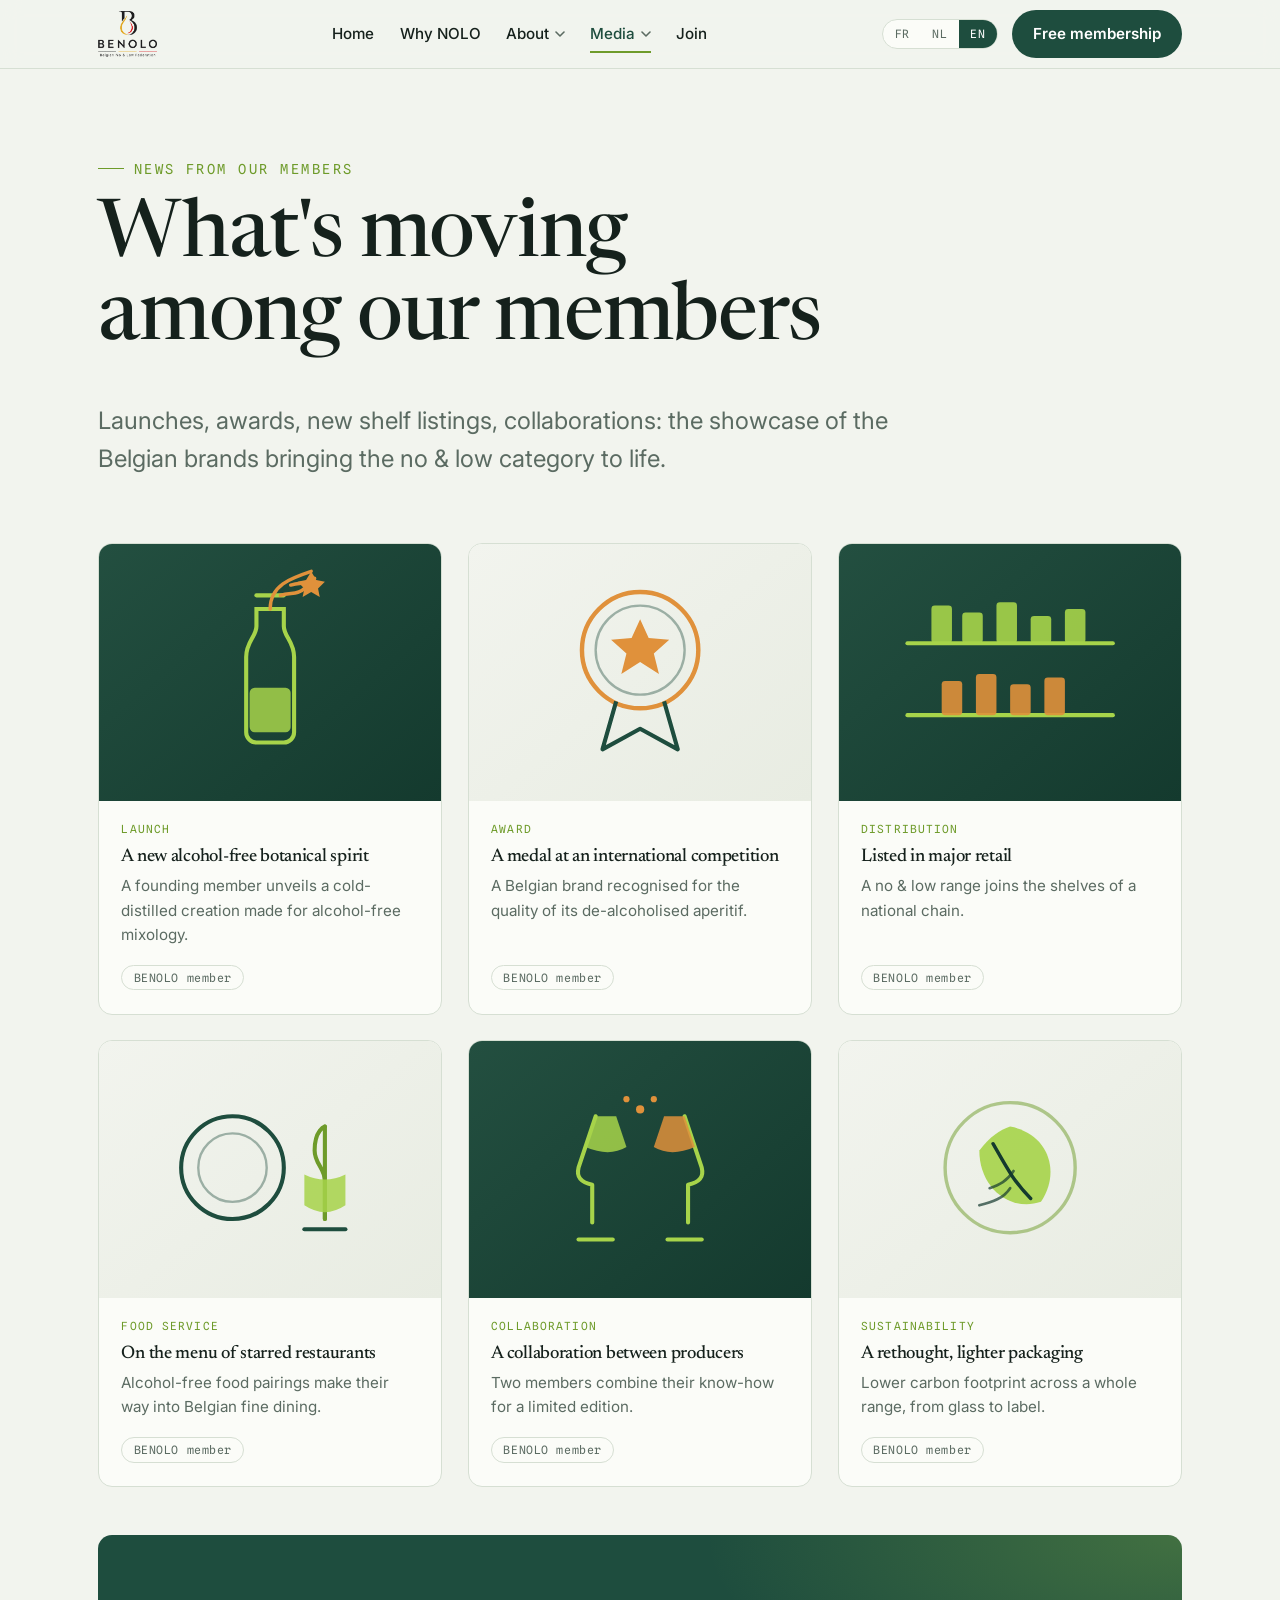
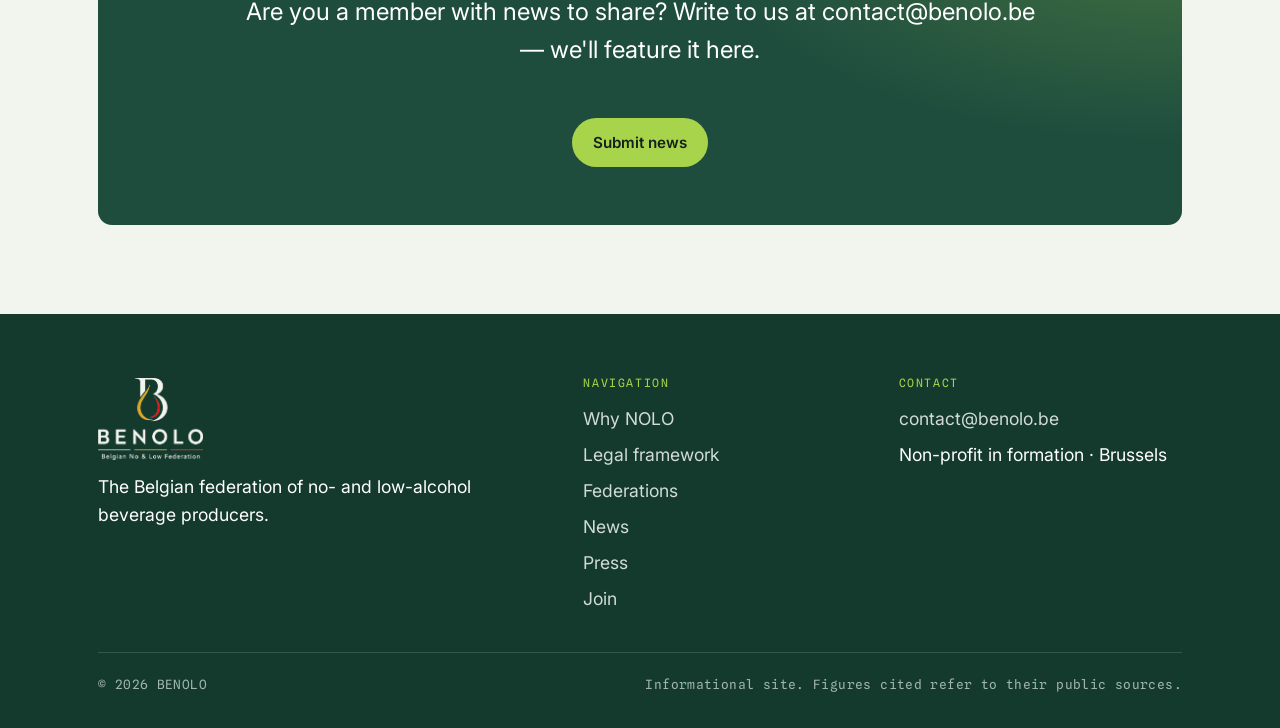
==== commit 31aef432: "Add files via upload" ====
--- a/actualites.html
+++ b/actualites.html
@@ -7,21 +7,31 @@
   <meta name="description" content="Lancements, distinctions, nouvelles références : les actualités des marques belges membres de BENOLO.">
   <link rel="preconnect" href="https://fonts.googleapis.com">
   <link rel="preconnect" href="https://fonts.gstatic.com" crossorigin>
-  <link href="https://fonts.googleapis.com/css2?family=Fraunces:ital,opsz,wght@0,9..144,350..600;1,9..144,350..500&family=Inter:wght@400;500;600;700&family=Spline+Sans+Mono:wght@400;500&display=swap" rel="stylesheet">
-  <link rel="icon" type="image/svg+xml" href="assets/favicon.svg">
+  <link href="https://fonts.googleapis.com/css2?family=Newsreader:ital,opsz,wght@0,6..72,300..600;1,6..72,300..500&family=Inter:wght@400;500;600;700&family=Spline+Sans+Mono:wght@400;500&display=swap" rel="stylesheet">
+  <link rel="icon" type="image/png" href="assets/favicon.png">
   <link rel="stylesheet" href="assets/styles.css">
 </head>
 <body>
   <header class="site-header">
     <div class="wrap nav">
-      <a class="brand" href="index.html"><span class="brand-word">BENOLO</span><span class="brand-base">Belgian No <span class="amp">&amp;</span> Low Federation</span></a>
+      <a class="brand" href="index.html"><img class="brand-logo" src="assets/logo-full.png" alt="BENOLO — Belgian No & Low Federation"></a>
       <nav class="nav-links" aria-label="Primary">
         <a href="index.html" data-i18n="nav.home"></a>
         <a href="pourquoi.html" data-i18n="nav.why"></a>
-        <a href="cadre-legal.html" data-i18n="nav.legal"></a>
-        <a href="federations.html" data-i18n="nav.fed"></a>
-        <a href="actualites.html" data-i18n="nav.news"></a>
-        <a href="presse.html" data-i18n="nav.press"></a>
+        <div class="nav-item has-dropdown">
+          <button class="nav-trigger" type="button" aria-expanded="false" aria-haspopup="true"><span data-i18n="nav.about"></span><svg class="caret" viewBox="0 0 10 6" fill="none" stroke="currentColor" stroke-width="1.6" stroke-linecap="round" stroke-linejoin="round"><path d="M1 1l4 4 4-4"/></svg></button>
+          <div class="dropdown" role="menu">
+            <a href="cadre-legal.html" data-i18n="nav.legal" role="menuitem"></a>
+            <a href="federations.html" data-i18n="nav.fed" role="menuitem"></a>
+          </div>
+        </div>
+        <div class="nav-item has-dropdown">
+          <button class="nav-trigger" type="button" aria-expanded="false" aria-haspopup="true"><span data-i18n="nav.media"></span><svg class="caret" viewBox="0 0 10 6" fill="none" stroke="currentColor" stroke-width="1.6" stroke-linecap="round" stroke-linejoin="round"><path d="M1 1l4 4 4-4"/></svg></button>
+          <div class="dropdown" role="menu">
+            <a href="actualites.html" data-i18n="nav.news" role="menuitem"></a>
+            <a href="presse.html" data-i18n="nav.press" role="menuitem"></a>
+          </div>
+        </div>
         <a href="inscription.html" data-i18n="nav.join"></a>
       </nav>
       <div class="nav-right">
@@ -187,7 +197,7 @@
     <div class="wrap">
       <div class="foot-grid">
         <div>
-          <div class="foot-brand"><span class="foot-word">BENOLO</span><span class="foot-base">Belgian No <span class="amp">&amp;</span> Low Federation</span></div>
+          <div class="foot-brand"><img class="foot-logo" src="assets/logo-foot.png" alt="BENOLO — Belgian No & Low Federation"></div>
           <p data-i18n="foot.tagline" style="max-width:38ch;margin-top:.8rem;"></p>
         </div>
         <div class="foot-col">
--- a/assets/styles.css
+++ b/assets/styles.css
@@ -24,7 +24,7 @@
   --muted:    #5B6B62;   /* muted text */
 
   /* Type */
-  --display: "Fraunces", Georgia, "Times New Roman", serif;
+  --display: "Newsreader", Georgia, "Times New Roman", serif;
   --body:    "Inter", system-ui, -apple-system, sans-serif;
   --mono:    "Spline Sans Mono", ui-monospace, "SFMono-Regular", monospace;
 
@@ -430,35 +430,15 @@
    Logo, member news, press, botanical visuals  (added)
    ============================================================ */
 /* ============================================================
-   Typographic wordmark + EN baseline  (logo image removed)
+   Brand logo (image) — kept small and elegant
    ============================================================ */
-.brand { flex-direction: column; align-items: flex-start; gap: 3px; letter-spacing: normal; }
-.brand-word {
-  font-family: var(--display); font-weight: 600; font-size: 1.5rem; line-height: 1;
-  letter-spacing: 0.16em; text-transform: uppercase; color: var(--ink);
-}
-.brand-base {
-  font-family: var(--mono); font-size: 0.5rem; line-height: 1;
-  letter-spacing: 0.24em; text-transform: uppercase; color: var(--muted);
-  padding-left: 0.14em; white-space: nowrap;
-}
-.brand-word .amp, .foot-word .amp { color: var(--zest-d); font-weight: 500; }
-
-.foot-brand { display: flex; flex-direction: column; gap: 0.5rem; margin-bottom: 0.4rem; }
-.foot-word {
-  font-family: var(--display); font-size: 2rem; line-height: 1;
-  letter-spacing: 0.16em; text-transform: uppercase; color: #fff;
-}
-.foot-word .amp { color: var(--zest); }
-.foot-base {
-  font-family: var(--mono); font-size: 0.64rem; line-height: 1;
-  letter-spacing: 0.24em; text-transform: uppercase; color: var(--zest);
-}
-
-/* press brand lockup (on spruce) */
-.brand-lockup { text-align: center; padding: 1.4rem 0; }
-.brand-lockup .foot-word { font-size: 2.2rem; }
-.brand-lockup .foot-base { display: block; margin-top: 0.6rem; }
+.brand { display: inline-flex; align-items: center; gap: 0; letter-spacing: normal; }
+.brand-logo { height: 46px; width: auto; display: block; }
+.foot-brand { margin-bottom: 0.6rem; }
+.foot-logo { height: 82px; width: auto; display: block; }
+.brand-lockup { text-align: center; padding: 0.6rem 0; }
+.brand-lockup img { height: 110px; width: auto; margin: 0 auto; }
+@media (max-width: 560px) { .brand-logo { height: 40px; } }
 
 /* botanical hero accent */
 .sprig-accent { position:absolute; right:-20px; bottom:-30px; width:240px; color:var(--spruce); opacity:.10; pointer-events:none; }
@@ -493,3 +473,60 @@
 
 @media (max-width:900px){ .news-grid{grid-template-columns:1fr 1fr;} }
 @media (max-width:560px){ .news-grid{grid-template-columns:1fr;} .sprig-accent{display:none;} }
+
+/* ============================================================
+   Dropdown navigation  (added)
+   ============================================================ */
+.nav-item { position: relative; display: inline-flex; }
+.nav-trigger {
+  display: inline-flex; align-items: center; gap: 0.34rem;
+  background: none; border: 0; cursor: pointer; font: inherit;
+  color: var(--ink); font-size: 0.95rem; font-weight: 500;
+  padding: 0.3rem 0; position: relative;
+}
+.nav-trigger .caret { width: 10px; height: 6px; transition: transform .2s ease; color: var(--muted); }
+.nav-trigger[aria-expanded="true"] .caret { transform: rotate(180deg); }
+.nav-trigger::after {
+  content: ""; position: absolute; left: 0; bottom: -2px; height: 2px; width: 0;
+  background: var(--zest-d); transition: width .25s ease;
+}
+.nav-item:hover .nav-trigger::after,
+.nav-trigger[aria-expanded="true"]::after,
+.nav-trigger.active::after { width: 100%; }
+.nav-trigger.active { color: var(--spruce); }
+
+.dropdown {
+  position: absolute; top: calc(100% + 12px); left: 0; min-width: 210px;
+  background: var(--cloud); border: 1px solid var(--mist); border-radius: var(--radius-s);
+  box-shadow: 0 20px 44px -22px rgba(20,40,32,.4);
+  padding: 0.45rem; display: grid; gap: 0.1rem; z-index: 70;
+  opacity: 0; visibility: hidden; transform: translateY(-6px);
+  transition: opacity .18s ease, transform .18s ease, visibility .18s;
+}
+.dropdown.open { opacity: 1; visibility: visible; transform: none; }
+/* invisible bridge so the pointer can travel from trigger to menu */
+.nav-item.has-dropdown::after { content: ""; position: absolute; top: 100%; left: 0; right: 0; height: 14px; }
+.dropdown a {
+  display: block; padding: 0.6rem 0.7rem; border-radius: 6px;
+  font-size: 0.92rem; font-weight: 500; color: var(--ink); text-decoration: none; white-space: nowrap;
+}
+.dropdown a::after { display: none; }
+.dropdown a:hover { background: color-mix(in srgb, var(--zest) 22%, var(--cloud)); }
+.dropdown a[aria-current="page"] { color: var(--spruce); }
+
+@media (min-width: 901px) {
+  .nav-item:hover .dropdown,
+  .nav-item:focus-within .dropdown { opacity: 1; visibility: visible; transform: none; }
+}
+
+/* mobile: accordion inside the burger menu */
+@media (max-width: 900px) {
+  .nav-item { display: block; width: 100%; }
+  .nav-trigger { width: 100%; justify-content: space-between; font-size: 1rem; }
+  .dropdown {
+    position: static; opacity: 1; visibility: visible; transform: none; z-index: auto;
+    box-shadow: none; border: 0; background: transparent; padding: 0.1rem 0 0.3rem 0.9rem;
+    display: none;
+  }
+  .dropdown.open { display: grid; }
+}
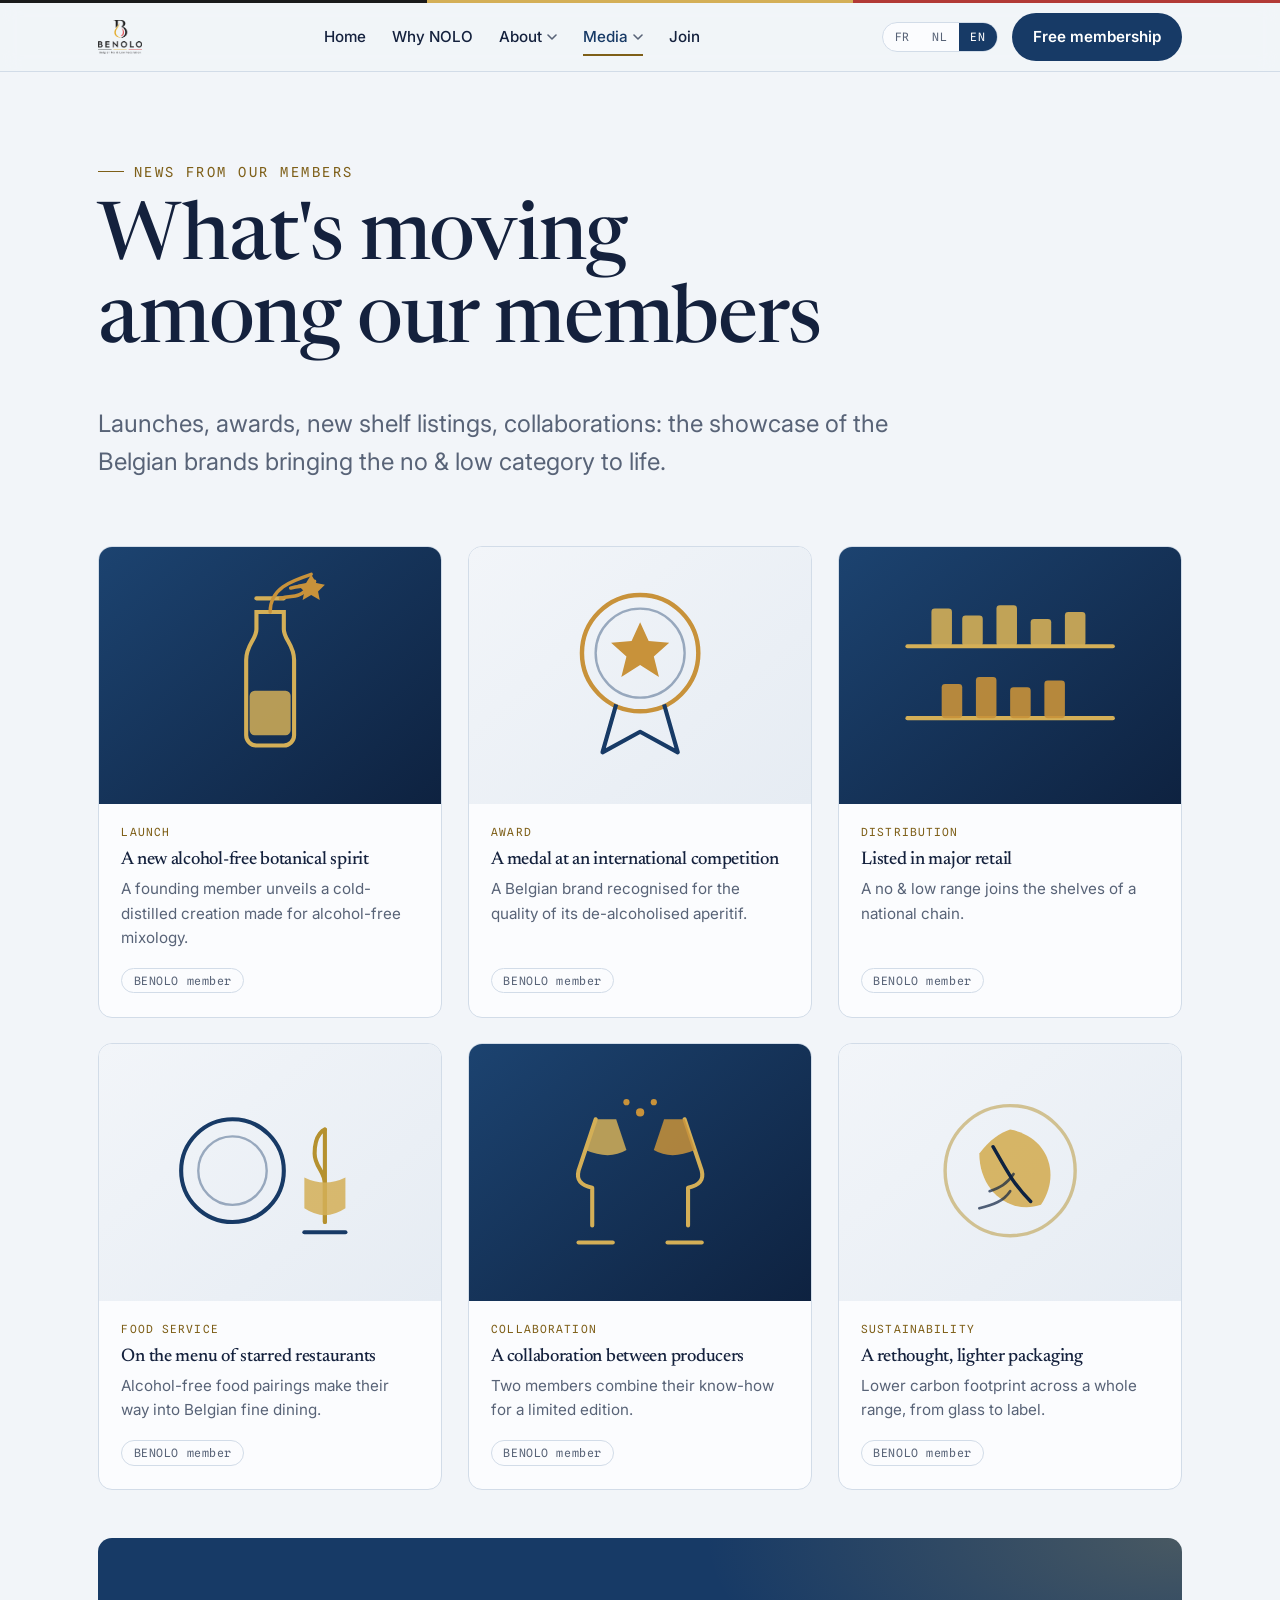
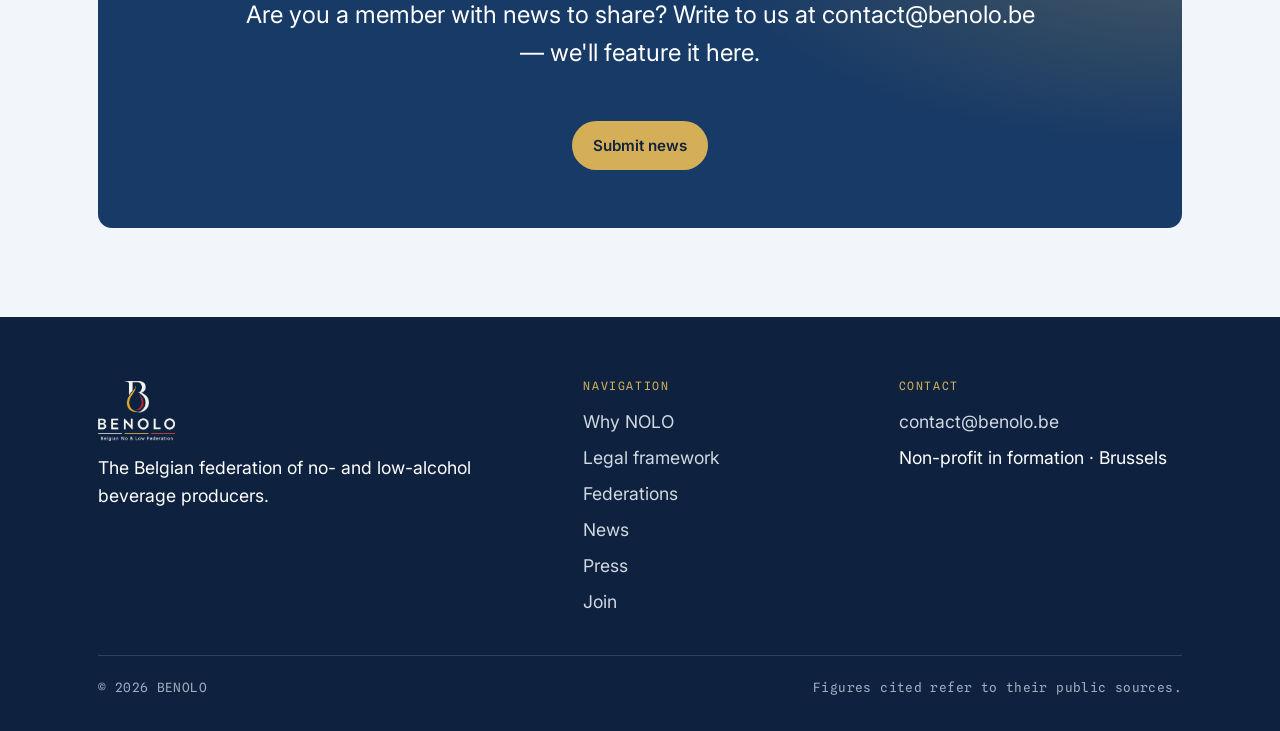
==== commit d700015e: "Add files via upload" ====
--- a/actualites.html
+++ b/actualites.html
@@ -60,18 +60,18 @@
 
         <!-- 1 — launch: bottle + sprig -->
         <article class="news-card">
-          <div class="news-thumb" style="background:linear-gradient(140deg,#234f40,#143a2e);">
-            <svg viewBox="0 0 200 150" role="img" aria-hidden="true">
-              <g fill="none" stroke="#A7D44A" stroke-width="2.4" stroke-linecap="round">
+          <div class="news-thumb" style="background:linear-gradient(140deg,#1C4370,#0E2240);">
+            <svg viewBox="0 0 200 150" role="img" aria-hidden="true">
+              <g fill="none" stroke="#D4AF57" stroke-width="2.4" stroke-linecap="round">
                 <path d="M92 38 h16 v10 c0 6 6 9 6 18 v44 a6 6 0 0 1-6 6 h-16 a6 6 0 0 1-6-6 v-44 c0-9 6-12 6-18 z"/>
                 <line x1="92" y1="30" x2="108" y2="30"/>
               </g>
-              <rect x="88" y="84" width="24" height="26" rx="3" fill="#A7D44A" opacity="0.85"/>
-              <g stroke="#E0913B" stroke-width="2" fill="none" stroke-linecap="round">
+              <rect x="88" y="84" width="24" height="26" rx="3" fill="#D4AF57" opacity="0.85"/>
+              <g stroke="#C8923A" stroke-width="2" fill="none" stroke-linecap="round">
                 <path d="M100 38 C100 24 112 20 124 16"/>
                 <path d="M112 24 c6-2 10 0 14-4"/><path d="M106 30 c6-2 10 0 14-4"/>
               </g>
-              <path d="M124 16 l3 5 5 1 -4 4 1 5 -5-3 -5 3 1-5 -4-4 5-1z" fill="#E0913B"/>
+              <path d="M124 16 l3 5 5 1 -4 4 1 5 -5-3 -5 3 1-5 -4-4 5-1z" fill="#C8923A"/>
             </svg>
           </div>
           <div class="news-body">
@@ -84,12 +84,12 @@
 
         <!-- 2 — award: star medal -->
         <article class="news-card">
-          <div class="news-thumb" style="background:linear-gradient(140deg,#f2f4ee,#e8ece2);">
-            <svg viewBox="0 0 200 150" role="img" aria-hidden="true">
-              <circle cx="100" cy="62" r="34" fill="none" stroke="#E0913B" stroke-width="2.6"/>
-              <circle cx="100" cy="62" r="26" fill="none" stroke="#1E4D3E" stroke-width="1.4" opacity=".4"/>
-              <path d="M100 44 l5 11 12 1 -9 8 3 12 -11-7 -11 7 3-12 -9-8 12-1z" fill="#E0913B"/>
-              <path d="M86 92 l-8 28 22-12 22 12 -8-28" fill="none" stroke="#1E4D3E" stroke-width="2.4" stroke-linejoin="round"/>
+          <div class="news-thumb" style="background:linear-gradient(140deg,#F2F5F9,#E6ECF3);">
+            <svg viewBox="0 0 200 150" role="img" aria-hidden="true">
+              <circle cx="100" cy="62" r="34" fill="none" stroke="#C8923A" stroke-width="2.6"/>
+              <circle cx="100" cy="62" r="26" fill="none" stroke="#173A66" stroke-width="1.4" opacity=".4"/>
+              <path d="M100 44 l5 11 12 1 -9 8 3 12 -11-7 -11 7 3-12 -9-8 12-1z" fill="#C8923A"/>
+              <path d="M86 92 l-8 28 22-12 22 12 -8-28" fill="none" stroke="#173A66" stroke-width="2.4" stroke-linejoin="round"/>
             </svg>
           </div>
           <div class="news-body">
@@ -102,16 +102,16 @@
 
         <!-- 3 — distribution: shelf -->
         <article class="news-card">
-          <div class="news-thumb" style="background:linear-gradient(140deg,#234f40,#143a2e);">
-            <svg viewBox="0 0 200 150" role="img" aria-hidden="true">
-              <g stroke="#A7D44A" stroke-width="2.4" fill="none" stroke-linecap="round">
+          <div class="news-thumb" style="background:linear-gradient(140deg,#1C4370,#0E2240);">
+            <svg viewBox="0 0 200 150" role="img" aria-hidden="true">
+              <g stroke="#D4AF57" stroke-width="2.4" fill="none" stroke-linecap="round">
                 <line x1="40" y1="58" x2="160" y2="58"/><line x1="40" y1="100" x2="160" y2="100"/>
               </g>
-              <g fill="#A7D44A" opacity=".9">
+              <g fill="#D4AF57" opacity=".9">
                 <rect x="54" y="36" width="12" height="22" rx="2"/><rect x="72" y="40" width="12" height="18" rx="2"/>
                 <rect x="92" y="34" width="12" height="24" rx="2"/><rect x="112" y="42" width="12" height="16" rx="2"/><rect x="132" y="38" width="12" height="20" rx="2"/>
               </g>
-              <g fill="#E0913B" opacity=".9">
+              <g fill="#C8923A" opacity=".9">
                 <rect x="60" y="80" width="12" height="20" rx="2"/><rect x="80" y="76" width="12" height="24" rx="2"/>
                 <rect x="100" y="82" width="12" height="18" rx="2"/><rect x="120" y="78" width="12" height="22" rx="2"/>
               </g>
@@ -127,14 +127,14 @@
 
         <!-- 4 — food service: plate + glass -->
         <article class="news-card">
-          <div class="news-thumb" style="background:linear-gradient(140deg,#f2f4ee,#e8ece2);">
-            <svg viewBox="0 0 200 150" role="img" aria-hidden="true">
-              <circle cx="78" cy="74" r="30" fill="none" stroke="#1E4D3E" stroke-width="2.4"/>
-              <circle cx="78" cy="74" r="20" fill="none" stroke="#1E4D3E" stroke-width="1.4" opacity=".4"/>
-              <path d="M132 50 c0 0-6 2-6 14 0 8 6 10 6 18 v22" fill="none" stroke="#6E9B2A" stroke-width="2.4" stroke-linecap="round"/>
-              <path d="M132 50 v54" stroke="#6E9B2A" stroke-width="2.4" stroke-linecap="round"/>
-              <path d="M120 96 q12 8 24 0 v-18 q-12 6-24 0 z" fill="#A7D44A" opacity=".85"/>
-              <line x1="120" y1="110" x2="144" y2="110" stroke="#1E4D3E" stroke-width="2.4" stroke-linecap="round"/>
+          <div class="news-thumb" style="background:linear-gradient(140deg,#F2F5F9,#E6ECF3);">
+            <svg viewBox="0 0 200 150" role="img" aria-hidden="true">
+              <circle cx="78" cy="74" r="30" fill="none" stroke="#173A66" stroke-width="2.4"/>
+              <circle cx="78" cy="74" r="20" fill="none" stroke="#173A66" stroke-width="1.4" opacity=".4"/>
+              <path d="M132 50 c0 0-6 2-6 14 0 8 6 10 6 18 v22" fill="none" stroke="#B5912F" stroke-width="2.4" stroke-linecap="round"/>
+              <path d="M132 50 v54" stroke="#B5912F" stroke-width="2.4" stroke-linecap="round"/>
+              <path d="M120 96 q12 8 24 0 v-18 q-12 6-24 0 z" fill="#D4AF57" opacity=".85"/>
+              <line x1="120" y1="110" x2="144" y2="110" stroke="#173A66" stroke-width="2.4" stroke-linecap="round"/>
             </svg>
           </div>
           <div class="news-body">
@@ -147,15 +147,15 @@
 
         <!-- 5 — collaboration: two glasses -->
         <article class="news-card">
-          <div class="news-thumb" style="background:linear-gradient(140deg,#234f40,#143a2e);">
-            <svg viewBox="0 0 200 150" role="img" aria-hidden="true">
-              <g fill="none" stroke="#A7D44A" stroke-width="2.4" stroke-linecap="round" stroke-linejoin="round">
+          <div class="news-thumb" style="background:linear-gradient(140deg,#1C4370,#0E2240);">
+            <svg viewBox="0 0 200 150" role="img" aria-hidden="true">
+              <g fill="none" stroke="#D4AF57" stroke-width="2.4" stroke-linecap="round" stroke-linejoin="round">
                 <path d="M74 44 l-10 30 q-2 8 8 10 v22"/><path d="M64 116 h20"/>
                 <path d="M126 44 l10 30 q2 8 -8 10 v22"/><path d="M116 116 h20"/>
               </g>
-              <path d="M74 44 l-6 18 q14 6 24 0 l-6-18 z" fill="#A7D44A" opacity=".85"/>
-              <path d="M126 44 l6 18 q-14 6 -24 0 l6-18 z" fill="#E0913B" opacity=".85"/>
-              <g fill="#E0913B"><circle cx="100" cy="40" r="2.4"/><circle cx="92" cy="34" r="1.8"/><circle cx="108" cy="34" r="1.8"/></g>
+              <path d="M74 44 l-6 18 q14 6 24 0 l-6-18 z" fill="#D4AF57" opacity=".85"/>
+              <path d="M126 44 l6 18 q-14 6 -24 0 l6-18 z" fill="#C8923A" opacity=".85"/>
+              <g fill="#C8923A"><circle cx="100" cy="40" r="2.4"/><circle cx="92" cy="34" r="1.8"/><circle cx="108" cy="34" r="1.8"/></g>
             </svg>
           </div>
           <div class="news-body">
@@ -168,12 +168,12 @@
 
         <!-- 6 — sustainability: leaf -->
         <article class="news-card">
-          <div class="news-thumb" style="background:linear-gradient(140deg,#f2f4ee,#e8ece2);">
-            <svg viewBox="0 0 200 150" role="img" aria-hidden="true">
-              <circle cx="100" cy="74" r="38" fill="none" stroke="#6E9B2A" stroke-width="2" opacity=".5"/>
-              <path d="M100 50 c22 4 30 26 18 44 -18 6 -36-8 -36-30 6-8 12-12 18-14z" fill="#A7D44A" opacity=".9"/>
-              <path d="M90 60 c8 14 12 22 22 32" fill="none" stroke="#143a2e" stroke-width="2" stroke-linecap="round"/>
-              <path d="M82 96 c8-2 14-4 18-10 M88 86 c6-2 10-4 14-10" fill="none" stroke="#143a2e" stroke-width="1.6" stroke-linecap="round" opacity=".7"/>
+          <div class="news-thumb" style="background:linear-gradient(140deg,#F2F5F9,#E6ECF3);">
+            <svg viewBox="0 0 200 150" role="img" aria-hidden="true">
+              <circle cx="100" cy="74" r="38" fill="none" stroke="#B5912F" stroke-width="2" opacity=".5"/>
+              <path d="M100 50 c22 4 30 26 18 44 -18 6 -36-8 -36-30 6-8 12-12 18-14z" fill="#D4AF57" opacity=".9"/>
+              <path d="M90 60 c8 14 12 22 22 32" fill="none" stroke="#0E2240" stroke-width="2" stroke-linecap="round"/>
+              <path d="M82 96 c8-2 14-4 18-10 M88 86 c6-2 10-4 14-10" fill="none" stroke="#0E2240" stroke-width="1.6" stroke-linecap="round" opacity=".7"/>
             </svg>
           </div>
           <div class="news-body">
--- a/assets/styles.css
+++ b/assets/styles.css
@@ -10,18 +10,21 @@
    ============================================================ */
 
 :root {
-  /* Palette */
-  --ink:      #15211C;   /* near-black spruce — text */
-  --spruce:   #1E4D3E;   /* primary brand green */
-  --spruce-d: #143A2E;   /* deeper green for footers / blocks */
-  --zest:     #A7D44A;   /* botanical zest accent */
-  --zest-d:   #6E9B2A;   /* zest, legible on light */
-  --amber:    #E0913B;   /* warm secondary accent */
-  --paper:    #F2F4EE;   /* cool mineral background */
-  --paper-2:  #E8ECE2;   /* slightly deeper panel */
-  --mist:     #D6DfD3;   /* sage divider / card border */
-  --cloud:    #FBFCF8;   /* near-white card surface */
-  --muted:    #5B6B62;   /* muted text */
+  /* Palette — navy marine (the 0.0 colour) + gold, institutional */
+  --ink:      #14213D;   /* navy-black — text */
+  --spruce:   #173A66;   /* primary navy (var name kept) */
+  --spruce-d: #0E2240;   /* deep navy for footers / blocks */
+  --zest:     #D4AF57;   /* gold accent (var name kept) */
+  --zest-d:   #7E5F18;   /* dark gold — legible on light */
+  --amber:    #C8923A;   /* secondary amber/gold */
+  --paper:    #F2F5F9;   /* cool mineral background */
+  --paper-2:  #E6ECF3;   /* slightly deeper panel */
+  --mist:     #D2DCE8;   /* cool divider / card border */
+  --cloud:    #FBFCFE;   /* near-white card surface */
+  --muted:    #586377;   /* muted text */
+  --be-black: #1A1A1A;   /* Belgian tricolour */
+  --be-gold:  #D4AF57;
+  --be-red:   #B23A36;
 
   /* Type */
   --display: "Newsreader", Georgia, "Times New Roman", serif;
@@ -105,6 +108,11 @@
   background: color-mix(in srgb, var(--paper) 86%, transparent);
   backdrop-filter: blur(10px);
   border-bottom: 1px solid var(--mist);
+}
+.site-header::before {
+  content: ""; display: block; height: 3px;
+  background: linear-gradient(90deg,
+    var(--be-black) 0 33.33%, var(--be-gold) 33.33% 66.66%, var(--be-red) 66.66% 100%);
 }
 .nav {
   display: flex; align-items: center; justify-content: space-between;
@@ -433,12 +441,12 @@
    Brand logo (image) — kept small and elegant
    ============================================================ */
 .brand { display: inline-flex; align-items: center; gap: 0; letter-spacing: normal; }
-.brand-logo { height: 46px; width: auto; display: block; }
+.brand-logo { height: 34px; width: auto; display: block; }
 .foot-brand { margin-bottom: 0.6rem; }
-.foot-logo { height: 82px; width: auto; display: block; }
+.foot-logo { height: 60px; width: auto; display: block; }
 .brand-lockup { text-align: center; padding: 0.6rem 0; }
-.brand-lockup img { height: 110px; width: auto; margin: 0 auto; }
-@media (max-width: 560px) { .brand-logo { height: 40px; } }
+.brand-lockup img { height: 88px; width: auto; margin: 0 auto; }
+@media (max-width: 560px) { .brand-logo { height: 30px; } }
 
 /* botanical hero accent */
 .sprig-accent { position:absolute; right:-20px; bottom:-30px; width:240px; color:var(--spruce); opacity:.10; pointer-events:none; }
@@ -530,3 +538,22 @@
   }
   .dropdown.open { display: grid; }
 }
+
+/* ============================================================
+   File upload (company logo) in the membership form
+   ============================================================ */
+.file-input { padding: 0.55rem 0.7rem; background: var(--paper); cursor: pointer; }
+.file-input::file-selector-button {
+  font-family: var(--body); font-weight: 600; font-size: 0.85rem;
+  border: 1px solid var(--spruce); background: var(--cloud); color: var(--spruce);
+  padding: 0.45rem 0.85rem; border-radius: 6px; margin-right: 0.85rem; cursor: pointer;
+  transition: background .2s, color .2s;
+}
+.file-input::file-selector-button:hover { background: var(--spruce); color: #fff; }
+.logo-preview { margin-top: 0.85rem; display: flex; align-items: center; gap: 0.7rem; }
+.logo-preview img {
+  max-height: 60px; max-width: 150px; width: auto;
+  border: 1px solid var(--mist); border-radius: 8px; padding: 6px; background: #fff;
+}
+.logo-preview .fname { font-family: var(--mono); font-size: 0.74rem; color: var(--muted); }
+.logo-attach { margin-top: 0.7rem; font-weight: 600; }
